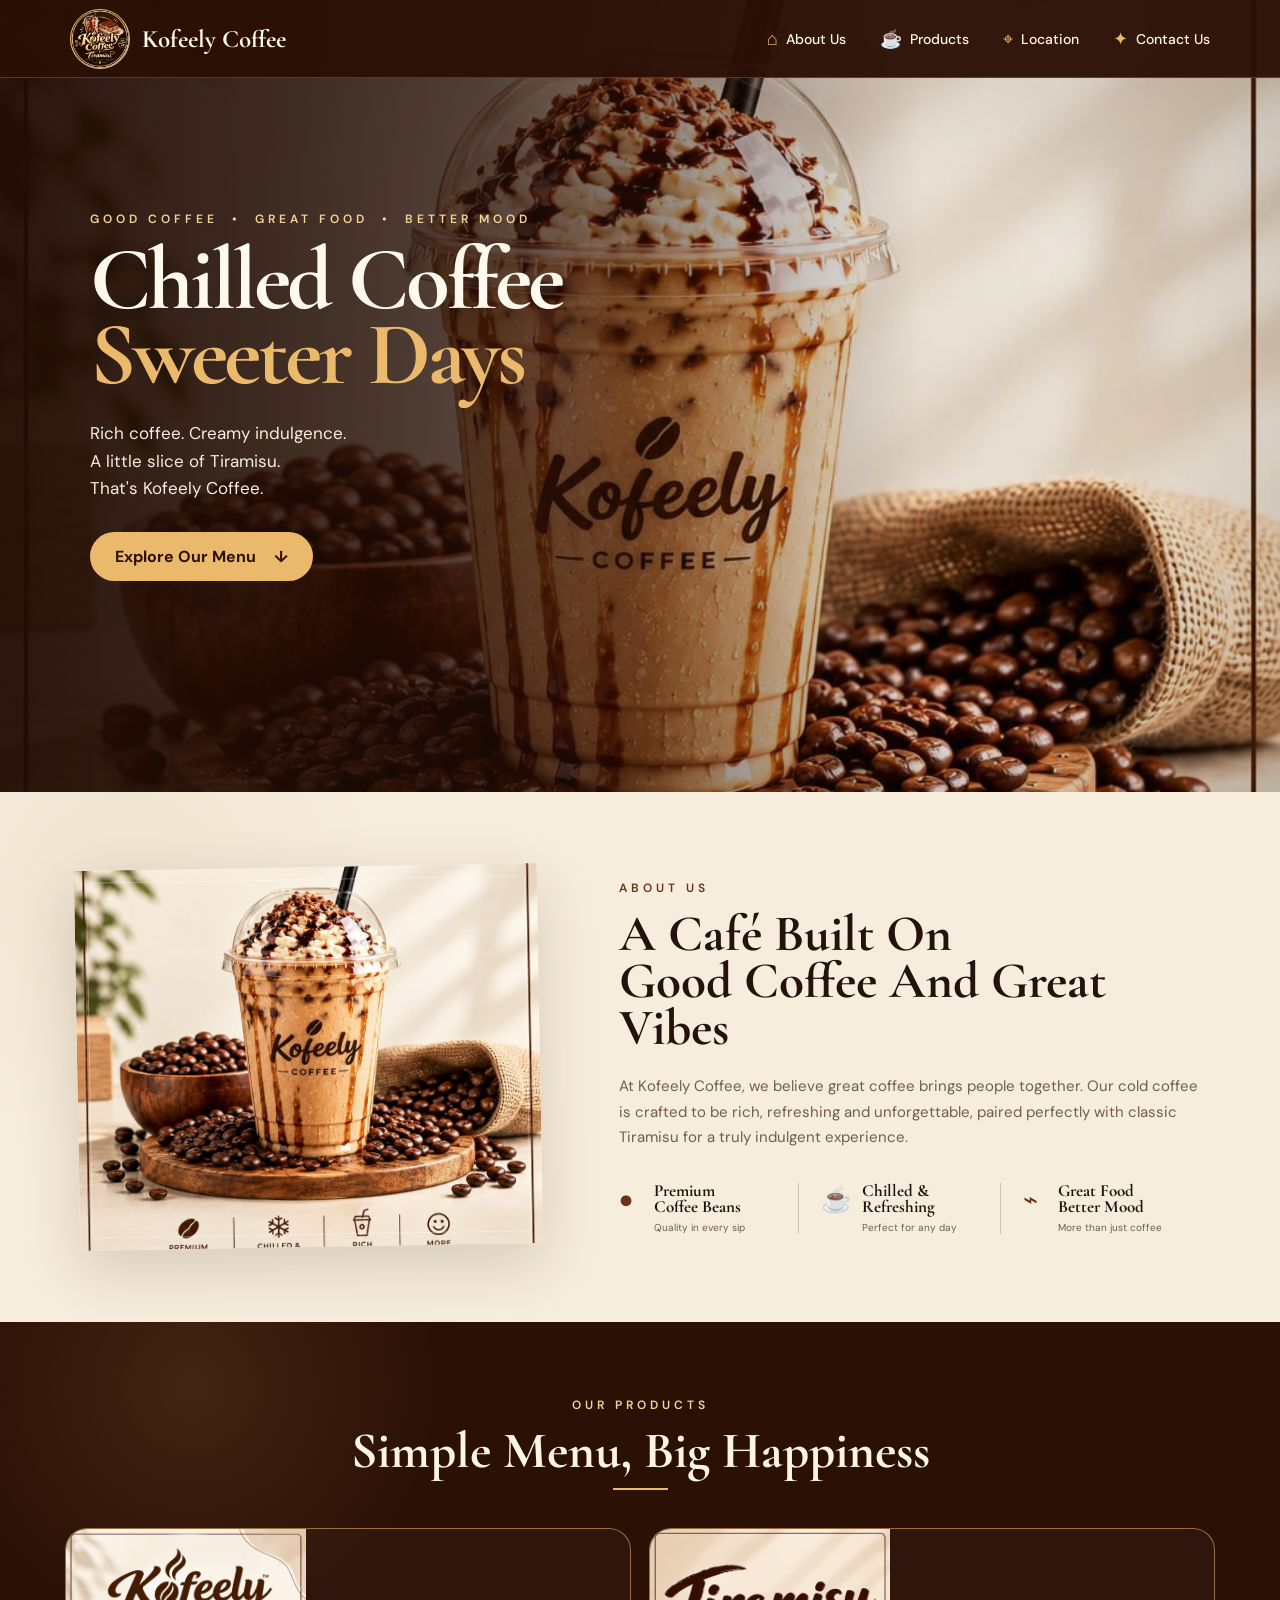
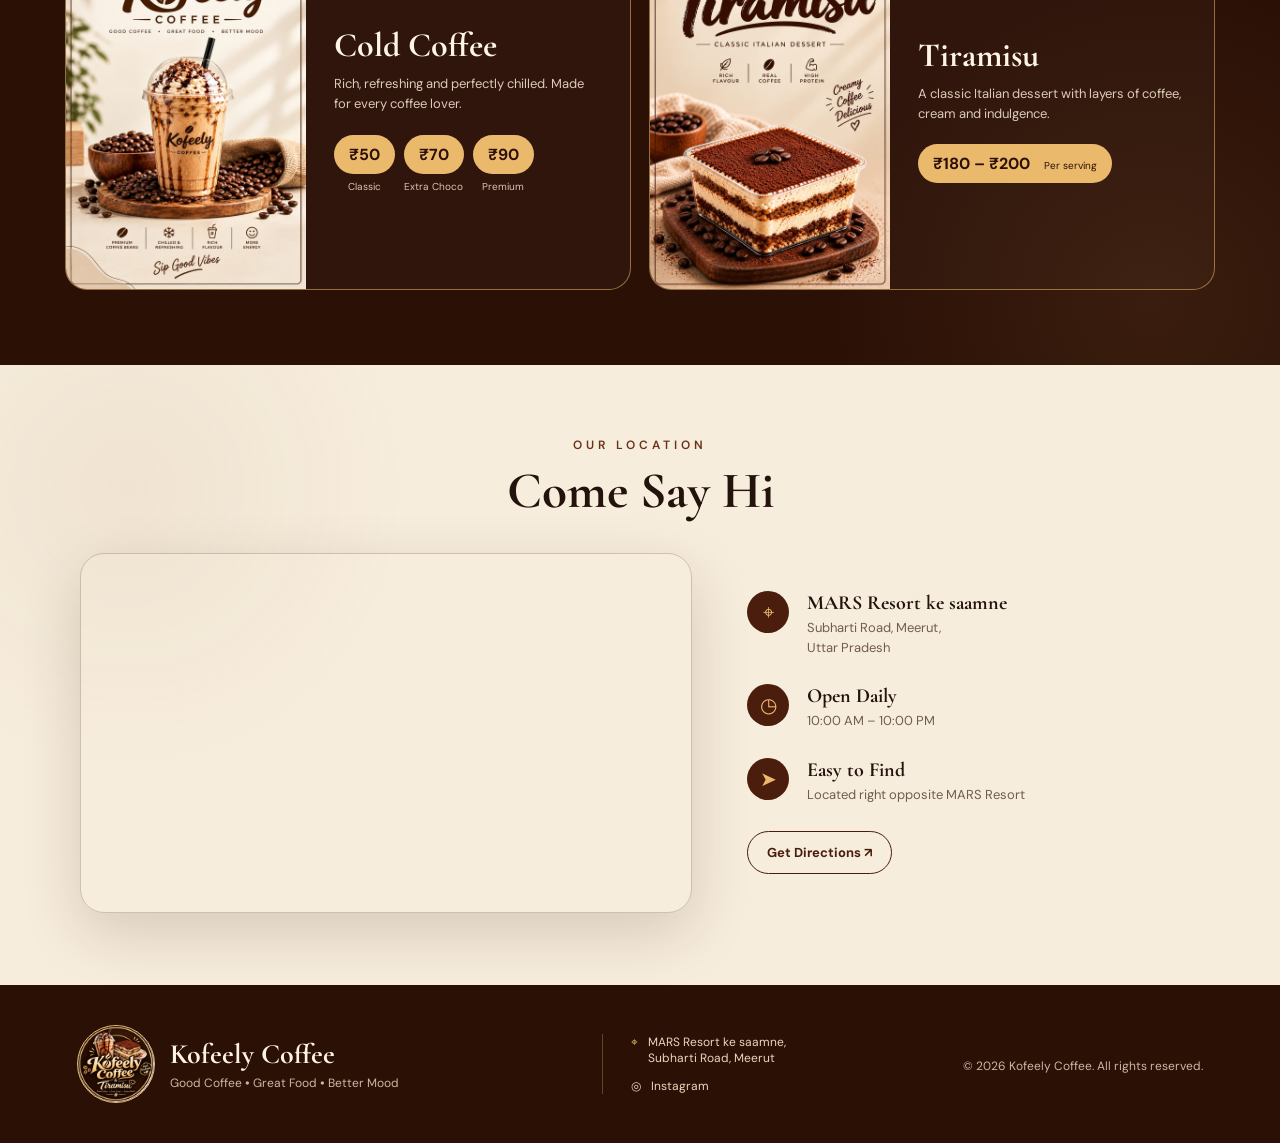
==== index.html @ aa21402e "Add files via upload" ====
<!DOCTYPE html>
<html lang="en">
<head>
  <meta charset="UTF-8" />
  <meta name="viewport" content="width=device-width, initial-scale=1.0" />
  <meta name="description" content="Kofeely Coffee — Good Coffee, Great Food, Better Mood." />
  <title>Kofeely Coffee | Coffee & Tiramisu</title>
  <link rel="preconnect" href="https://fonts.googleapis.com">
  <link rel="preconnect" href="https://fonts.gstatic.com" crossorigin>
  <link href="https://fonts.googleapis.com/css2?family=Cormorant+Garamond:wght@500;600;700&family=DM+Sans:wght@400;500;600;700&family=Pacifico&display=swap" rel="stylesheet">
  <link rel="stylesheet" href="style.css" />
   
</head>

<body>
  <header class="navbar" id="navbar">
    <a class="brand" href="#home" aria-label="Kofeely Coffee home">
      <img src="assets/logo.jpg" alt="Kofeely Coffee logo" />
      <span>Kofeely Coffee</span>
    </a>

    <button class="menu-toggle" id="menuToggle" aria-label="Open navigation" aria-expanded="false">
      <span></span><span></span><span></span>
    </button>

    <nav class="nav-links" id="navLinks">
      <a href="#about"><span>⌂</span> About Us</a>
      <a href="#products"><span>☕</span> Products</a>
      <a href="#location"><span>⌖</span> Location</a>
      <a href="#contact"><span>✦</span> Contact Us</a>
    </nav>
  </header>

  <main>
    <!-- HERO -->
    <section class="hero" id="home">
      <div class="hero-overlay"></div>
      <div class="hero-content reveal">
        <p class="eyebrow">GOOD COFFEE <b>•</b> GREAT FOOD <b>•</b> BETTER MOOD</p>
        <h1>Chilled Coffee<br><em>Sweeter Days</em></h1>
        <p class="hero-copy">
          Rich coffee. Creamy indulgence.<br>
          A little slice of Tiramisu.<br>
          That's Kofeely Coffee.
        </p>
        <a href="#products" class="btn">Explore Our Menu <span>↓</span></a>
      </div>

      <!-- <div class="hero-product reveal">
        <img src="assets/coffee.jpg" alt="Kofeely cold coffee" />
      </div> -->
    </section>

    <!-- ABOUT -->
    <section class="about section-light" id="about">
      <div class="about-image reveal">
        <div class="image-frame">
          <img src="assets/coffee.jpg" alt="Coffee at Kofeely Coffee" />
        </div>
      </div>

      <div class="about-content reveal">
        <p class="eyebrow brown">ABOUT US</p>
        <h2>A Café Built On<br>Good Coffee And Great Vibes</h2>
        <p>
          At Kofeely Coffee, we believe great coffee brings people together.
          Our cold coffee is crafted to be rich, refreshing and unforgettable,
          paired perfectly with classic Tiramisu for a truly indulgent experience.
        </p>

        <div class="feature-row">
          <div class="feature">
            <span class="feature-icon">●</span>
            <div><strong>Premium<br>Coffee Beans</strong><small>Quality in every sip</small></div>
          </div>
          <div class="feature">
            <span class="feature-icon">☕</span>
            <div><strong>Chilled &<br>Refreshing</strong><small>Perfect for any day</small></div>
          </div>
          <div class="feature">
            <span class="feature-icon">⌁</span>
            <div><strong>Great Food<br>Better Mood</strong><small>More than just coffee</small></div>
          </div>
        </div>
      </div>
    </section>

    <!-- PRODUCTS -->
    <section class="products" id="products">
      <div class="section-heading reveal">
        <p class="eyebrow">OUR PRODUCTS</p>
        <h2>Simple Menu, Big Happiness</h2>
        <div class="heading-line"></div>
      </div>

      <div class="product-grid">
        <article class="product-card reveal">
          <div class="product-image">
            <img src="assets/coffee.jpg" alt="Cold coffee" />
          </div>
          <div class="product-info">
            <h3>Cold Coffee</h3>
            <p>Rich, refreshing and perfectly chilled. Made for every coffee lover.</p>
            <div class="price-row">
              <div class="price"><b>₹50</b><span>Classic</span></div>
              <div class="price"><b>₹70</b><span>Extra Choco</span></div>
              <div class="price"><b>₹90</b><span>Premium</span></div>
            </div>
          </div>
        </article>

        <article class="product-card reveal">
          <div class="product-image">
            <img src="assets/tiramisu.jpg" alt="Tiramisu" />
          </div>
          <div class="product-info">
            <h3>Tiramisu</h3>
            <p>A classic Italian dessert with layers of coffee, cream and indulgence.</p>
            <div class="tiramisu-price">₹180 – ₹200 <span>Per serving</span></div>
          </div>
        </article>
      </div>
    </section>

    <!-- LOCATION -->
    <section class="location section-light" id="location">
      <div class="section-heading reveal">
        <p class="eyebrow brown">OUR LOCATION</p>
        <h2>Come Say Hi</h2>
      </div>

      <div class="location-grid">
        <div class="map-card reveal">
          <iframe
            title="Kofeely Coffee location"
            src="https://www.google.com/maps?q=MARS%20Resort%20Subharti%20Road%20Meerut%20Uttar%20Pradesh&output=embed"
            loading="lazy"
            referrerpolicy="no-referrer-when-downgrade">
          </iframe>
        </div>

        <div class="location-details reveal">
          <div class="detail">
            <span class="detail-icon">⌖</span>
            <div>
              <strong>MARS Resort ke saamne</strong>
              <p>Subharti Road, Meerut,<br>Uttar Pradesh</p>
            </div>
          </div>

          <div class="detail">
            <span class="detail-icon">◷</span>
            <div>
              <strong>Open Daily</strong>
              <p>10:00 AM – 10:00 PM</p>
            </div>
          </div>

          <div class="detail">
            <span class="detail-icon">➤</span>
            <div>
              <strong>Easy to Find</strong>
              <p>Located right opposite MARS Resort</p>
            </div>
          </div>

          <a
            class="directions"
            href="https://www.google.com/maps/search/?api=1&query=MARS+Resort+Subharti+Road+Meerut+Uttar+Pradesh"
            target="_blank"
            rel="noopener">
            Get Directions ↗
          </a>
        </div>
      </div>
    </section>

    <!-- CONTACT / FOOTER — no message form -->
    <footer class="footer" id="contact">
      <div class="footer-brand">
        <img src="assets/logo.jpg" alt="Kofeely Coffee logo">
        <div>
          <h2>Kofeely Coffee</h2>
          <p>Good Coffee <b>•</b> Great Food <b>•</b> Better Mood</p>
        </div>
      </div>

      <div class="footer-contact">
        <a href="#location">⌖ <span>MARS Resort ke saamne,<br>Subharti Road, Meerut</span></a>
        <a href="https://www.instagram.com/kofeelycoffee?utm_source=qr&stkn=aDE1amxqNmVyMXZo" target="_blank" rel="noopener">◎ <span>Instagram</span></a>
      </div>

      <p class="copyright">© <span id="year"></span> Kofeely Coffee. All rights reserved.</p>
    </footer>
  </main>

  <script src="script.js"></script>
</body>
</html>
---- style.css ----
:root {
  --espresso: #2b1006;
  --brown: #4a1d0d;
  --brown-2: #6a3218;
  --coffee: #8b4a24;
  --gold: #eab96c;
  --cream: #f7eddd;
  --cream-2: #fff8ed;
  --text: #24130d;
  --muted: #725c4f;
  --border: rgba(76, 35, 18, .22);
  --shadow: 0 20px 60px rgba(50, 22, 8, .16);
  --serif: "Cormorant Garamond", Georgia, serif;
  --sans: "DM Sans", Arial, sans-serif;
  --script: "Pacifico", cursive;
}

* {
  margin: 0;
  padding: 0;
  box-sizing: border-box;
}

html {
  scroll-behavior: smooth;
  scroll-padding-top: 78px;
}

body {
  background: var(--cream);
  color: var(--text);
  font-family: var(--sans);
  overflow-x: hidden;
}

img {
  display: block;
  max-width: 100%;
}

a {
  color: inherit;
  text-decoration: none;
}

section {
  position: relative;
}

.navbar {
  position: fixed;
  z-index: 1000;
  top: 0;
  left: 0;
  width: 100%;
  height: 78px;
  padding: 0 5.5%;
  display: flex;
  align-items: center;
  justify-content: space-between;
  background: rgba(43, 16, 6, .96);
  border-bottom: 1px solid rgba(234, 185, 108, .25);
  transition: .3s ease;
}

.navbar.scrolled {
  height: 68px;
  box-shadow: 0 8px 30px rgba(0,0,0,.18);
}

.brand {
  display: flex;
  align-items: center;
  gap: 12px;
  color: #fff7e8;
  font-family: var(--serif);
  font-size: 25px;
  font-weight: 700;
}

.brand img {
  width: 60px;
  height: 60px;
  object-fit: cover;
  border-radius: 50%;
  border: 1px solid var(--gold);
}

.nav-links {
  display: flex;
  align-items: center;
  gap: 34px;
}

.nav-links a {
  position: relative;
  color: #fff7e8;
  font-size: 14px;
  font-weight: 500;
  display: flex;
  align-items: center;
  gap: 8px;
  padding: 8px 0;
}

.nav-links a span {
  color: var(--gold);
  font-size: 18px;
}

.nav-links a::after {
  content: "";
  position: absolute;
  left: 0;
  bottom: 0;
  width: 0;
  height: 1px;
  background: var(--gold);
  transition: .25s ease;
}

.nav-links a:hover::after,
.nav-links a.active::after {
  width: 100%;
}

.menu-toggle {
  display: none;
  background: none;
  border: 0;
  cursor: pointer;
}

.menu-toggle span {
  display: block;
  width: 25px;
  height: 2px;
  margin: 5px;
  background: white;
}

/* HERO */

.hero {
  min-height: 720px;
  height: 88vh;
  position: relative;
  display: flex;
  align-items: center;
  overflow: hidden;
  background:
    linear-gradient(90deg, rgba(35,13,5,.93) 0%, rgba(35,13,5,.72) 38%, rgba(35,13,5,.08) 72%),
    url("assets/coffee.jpg") center 56% / cover;
}

.hero-overlay {
  position: absolute;
  inset: 0;
  background: radial-gradient(circle at 70% 50%, transparent 0 22%, rgba(23,8,2,.26) 70%);
}

.hero-content {
  position: relative;
  z-index: 2;
  width: 52%;
  margin-left: 7%;
  color: #fff8ed;
}

.eyebrow {
  letter-spacing: 4px;
  font-size: 12px;
  font-weight: 600;
  margin-bottom: 15px;
  color: #f3d49c;
}

.eyebrow b {
  margin: 0 7px;
}

.hero h1 {
  font-family: var(--serif);
  font-size: clamp(60px, 7vw, 104px);
  line-height: .84;
  letter-spacing: -3px;
  margin-bottom: 28px;
}

.hero h1 em {
  color: var(--gold);
  font-style: normal;
}

.hero-copy {
  font-size: 17px;
  line-height: 1.6;
  color: #f8eede;
  margin-bottom: 30px;
}

.btn {
  display: inline-flex;
  align-items: center;
  gap: 18px;
  padding: 14px 25px;
  border-radius: 999px;
  background: var(--gold);
  color: var(--espresso);
  font-weight: 700;
  transition: .25s ease;
}

.btn:hover {
  transform: translateY(-3px);
  box-shadow: 0 12px 28px rgba(234,185,108,.25);
}

.hero-product {
  position: absolute;
  z-index: 1;
  right: -8%;
  bottom: -15%;
  width: min(54vw, 760px);
  height: 95%;
  overflow: hidden;
  pointer-events: none;
}

.hero-product img {
  width: 100%;
  height: 100%;
  object-fit: cover;
  object-position: 50% 60%;
  mix-blend-mode: normal;
  filter: saturate(1.05);
  mask-image: linear-gradient(to right, transparent 0%, black 18%);
}

/* COMMON */

.section-light {
  background:
    radial-gradient(circle at 10% 20%, rgba(155,111,63,.08), transparent 22%),
    var(--cream);
}

.about {
  min-height: 470px;
  padding: 75px 6%;
  display: grid;
  grid-template-columns: .95fr 1.2fr;
  gap: 7%;
  align-items: center;
}

.about-image {
  position: relative;
}

.image-frame {
  position: relative;
  overflow: hidden;
  border-radius: 2px 2px 2px 2px;
  box-shadow: var(--shadow);
  transform: rotate(-1deg);
}

.image-frame::after {
  content: "";
  position: absolute;
  inset: 12px;
  border: 1px solid rgba(255,255,255,.3);
  pointer-events: none;
}

.image-frame img {
  width: 100%;
  height: 380px;
  object-fit: cover;
  object-position: 50% 72%;
}

.about-content h2,
.section-heading h2 {
  font-family: var(--serif);
  font-size: clamp(42px, 4vw, 60px);
  line-height: .92;
  margin-bottom: 22px;
}

.about-content > p:not(.eyebrow) {
  max-width: 650px;
  color: var(--muted);
  line-height: 1.7;
  font-size: 15px;
}

.brown {
  color: var(--brown-2);
}

.feature-row {
  display: grid;
  grid-template-columns: repeat(3, 1fr);
  gap: 22px;
  margin-top: 32px;
}

.feature {
  display: flex;
  gap: 10px;
  border-right: 1px solid var(--border);
}

.feature:last-child {
  border-right: 0;
}

.feature-icon {
  color: var(--brown-2);
  font-size: 25px;
  min-width: 25px;
}

.feature strong {
  display: block;
  font-family: var(--serif);
  font-size: 17px;
  line-height: .95;
}

.feature small {
  display: block;
  margin-top: 6px;
  color: var(--muted);
  font-size: 10px;
}

/* PRODUCTS */

.products {
  padding: 75px 5%;
  background:
    radial-gradient(circle at 15% 10%, rgba(234,185,108,.12), transparent 20%),
    radial-gradient(circle at 90% 90%, rgba(234,185,108,.08), transparent 25%),
    var(--espresso);
  color: #fff5e7;
}

.section-heading {
  text-align: center;
  margin-bottom: 38px;
}

.section-heading h2 {
  margin-bottom: 13px;
}

.heading-line {
  width: 55px;
  height: 2px;
  margin: auto;
  background: var(--gold);
}

.product-grid {
  max-width: 1150px;
  margin: auto;
  display: grid;
  grid-template-columns: 1fr 1fr;
  gap: 18px;
}

.product-card {
  min-height: 310px;
  display: grid;
  grid-template-columns: .85fr 1.15fr;
  align-items: center;
  overflow: hidden;
  border: 1px solid rgba(234,185,108,.55);
  border-radius: 22px;
  background: rgba(255,255,255,.025);
}

.product-image {
  height: 100%;
  overflow: hidden;
}

.product-image img {
  width: 100%;
  height: 100%;
  object-fit: cover;
  object-position: center;
  transition: .5s ease;
}

.product-card:hover .product-image img {
  transform: scale(1.04);
}

.product-info {
  padding: 30px 28px;
}

.product-info h3 {
  font-family: var(--serif);
  font-size: 34px;
  margin-bottom: 8px;
}

.product-info p {
  color: #dccbb8;
  font-size: 13px;
  line-height: 1.55;
  margin-bottom: 20px;
}

.price-row {
  display: flex;
  gap: 9px;
}

.price {
  text-align: center;
}

.price b,
.tiramisu-price {
  display: block;
  padding: 9px 15px;
  border-radius: 99px;
  background: var(--gold);
  color: var(--espresso);
  font-weight: 700;
}

.price span {
  display: block;
  margin-top: 6px;
  color: #d8c6b1;
  font-size: 10px;
}

.tiramisu-price {
  width: max-content;
}

.tiramisu-price span {
  margin-left: 10px;
  font-size: 10px;
  font-weight: 400;
}

/* LOCATION */

.location {
  padding: 72px 6%;
}

.location-grid {
  max-width: 1120px;
  margin: 0 auto;
  display: grid;
  grid-template-columns: 1.15fr .85fr;
  gap: 55px;
  align-items: center;
}

.map-card {
  height: 360px;
  overflow: hidden;
  border-radius: 24px;
  border: 1px solid var(--border);
  box-shadow: var(--shadow);
}

.map-card iframe {
  width: 100%;
  height: 100%;
  border: 0;
  filter: sepia(.12) saturate(.75);
}

.location-details {
  display: grid;
  gap: 27px;
}

.detail {
  display: flex;
  gap: 18px;
  align-items: flex-start;
}

.detail-icon {
  display: grid;
  place-items: center;
  width: 42px;
  height: 42px;
  flex: 0 0 42px;
  border-radius: 50%;
  background: var(--brown);
  color: var(--gold);
  font-size: 20px;
}

.detail strong {
  font-family: var(--serif);
  font-size: 20px;
}

.detail p {
  margin-top: 3px;
  color: var(--muted);
  line-height: 1.5;
  font-size: 13px;
}

.directions {
  display: inline-block;
  width: max-content;
  padding: 12px 19px;
  border: 1px solid var(--brown);
  border-radius: 999px;
  color: var(--brown);
  font-weight: 700;
  font-size: 13px;
  transition: .2s ease;
}

.directions:hover {
  background: var(--brown);
  color: white;
}

/* FOOTER */

.footer {
  padding: 40px 6%;
  background: var(--espresso);
  color: #fff2de;
  display: grid;
  grid-template-columns: 1.5fr 1fr auto;
  gap: 35px;
  align-items: center;
}

.footer-brand {
  display: flex;
  align-items: center;
  gap: 15px;
}

.footer-brand img {
  width: 78px;
  height: 78px;
  border-radius: 50%;
  border: 1px solid var(--gold);
}

.footer h2 {
  font-family: var(--serif);
  font-size: 28px;
}

.footer p {
  color: #cbb8a2;
  font-size: 12px;
  margin-top: 4px;
}

.footer-contact {
  display: flex;
  flex-direction: column;
  gap: 12px;
  border-left: 1px solid rgba(234,185,108,.3);
  padding-left: 28px;
}

.footer-contact a {
  display: flex;
  gap: 10px;
  color: #ead6ba;
  font-size: 12px;
}

.footer-contact a:first-child {
  color: var(--gold);
}

.footer-contact a span {
  color: #ead6ba;
}

.copyright {
  text-align: right;
  white-space: nowrap;
}

/* REVEAL */

.reveal {
  opacity: 0;
  transform: translateY(28px);
  transition: opacity .7s ease, transform .7s ease;
}

.reveal.visible {
  opacity: 1;
  transform: translateY(0);
}

/* MOBILE */

@media (max-width: 900px) {
  .navbar {
    padding: 0 5%;
  }

  .brand {
    font-size: 21px;
  }

  .brand img {
    width: 52px;
    height: 52px;
  }

  .menu-toggle {
    display: block;
  }

  .nav-links {
    position: absolute;
    top: 78px;
    left: 0;
    width: 100%;
    padding: 20px 6%;
    display: none;
    flex-direction: column;
    align-items: stretch;
    gap: 5px;
    background: var(--espresso);
    border-top: 1px solid rgba(234,185,108,.15);
  }

  .nav-links.open {
    display: flex;
  }

  .nav-links a {
    padding: 13px 0;
  }

  .hero {
    min-height: 720px;
    height: auto;
    padding: 145px 6% 80px;
    align-items: flex-start;
  }

  .hero-content {
    width: 100%;
    margin: 0;
  }

  .hero h1 {
    font-size: clamp(58px, 15vw, 86px);
  }

  .hero-product {
    opacity: .34;
    width: 85vw;
    height: 55%;
    right: -20%;
    bottom: -4%;
  }

  .about {
    grid-template-columns: 1fr;
    padding: 60px 6%;
  }

  .feature-row {
    grid-template-columns: 1fr;
  }

  .feature {
    border-right: 0;
    border-bottom: 1px solid var(--border);
    padding-bottom: 14px;
  }

  .feature:last-child {
    border-bottom: 0;
  }

  .product-grid,
  .location-grid {
    grid-template-columns: 1fr;
  }

  .product-card {
    grid-template-columns: 1fr;
  }

  .product-image {
    height: 260px;
  }

  .location-grid {
    gap: 30px;
  }

  .footer {
    grid-template-columns: 1fr;
  }

  .footer-contact {
    border-left: 0;
    border-top: 1px solid rgba(234,185,108,.3);
    padding: 22px 0 0;
  }

  .copyright {
    text-align: left;
  }
}

@media (max-width: 520px) {
  .hero {
    min-height: 680px;
  }

  .hero h1 {
    letter-spacing: -2px;
  }

  .product-info {
    padding: 25px 20px;
  }

  .price-row {
    flex-wrap: wrap;
  }

  .map-card {
    height: 300px;
  }

  .footer-brand {
    align-items: flex-start;
  }
}

@media (prefers-reduced-motion: reduce) {
  html {
    scroll-behavior: auto;
  }

  .reveal {
    opacity: 1;
    transform: none;
    transition: none;
  }
}
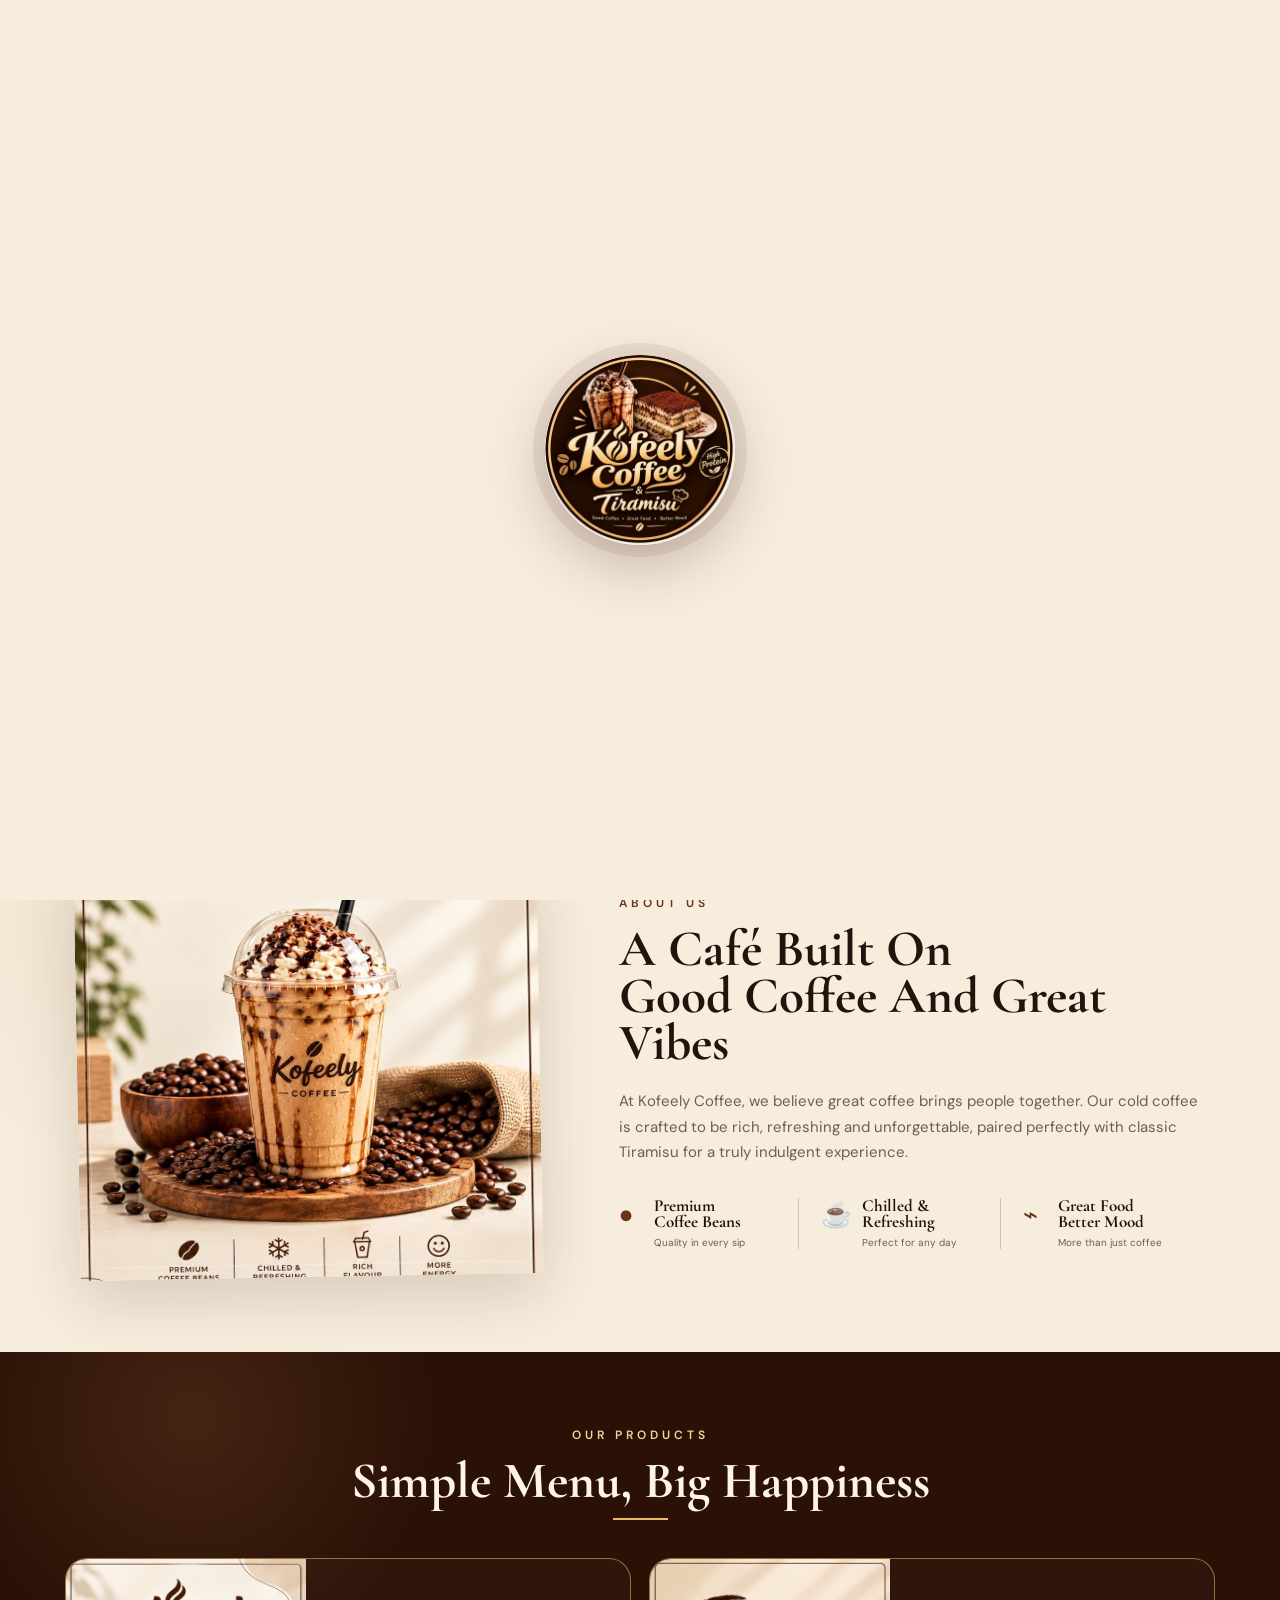
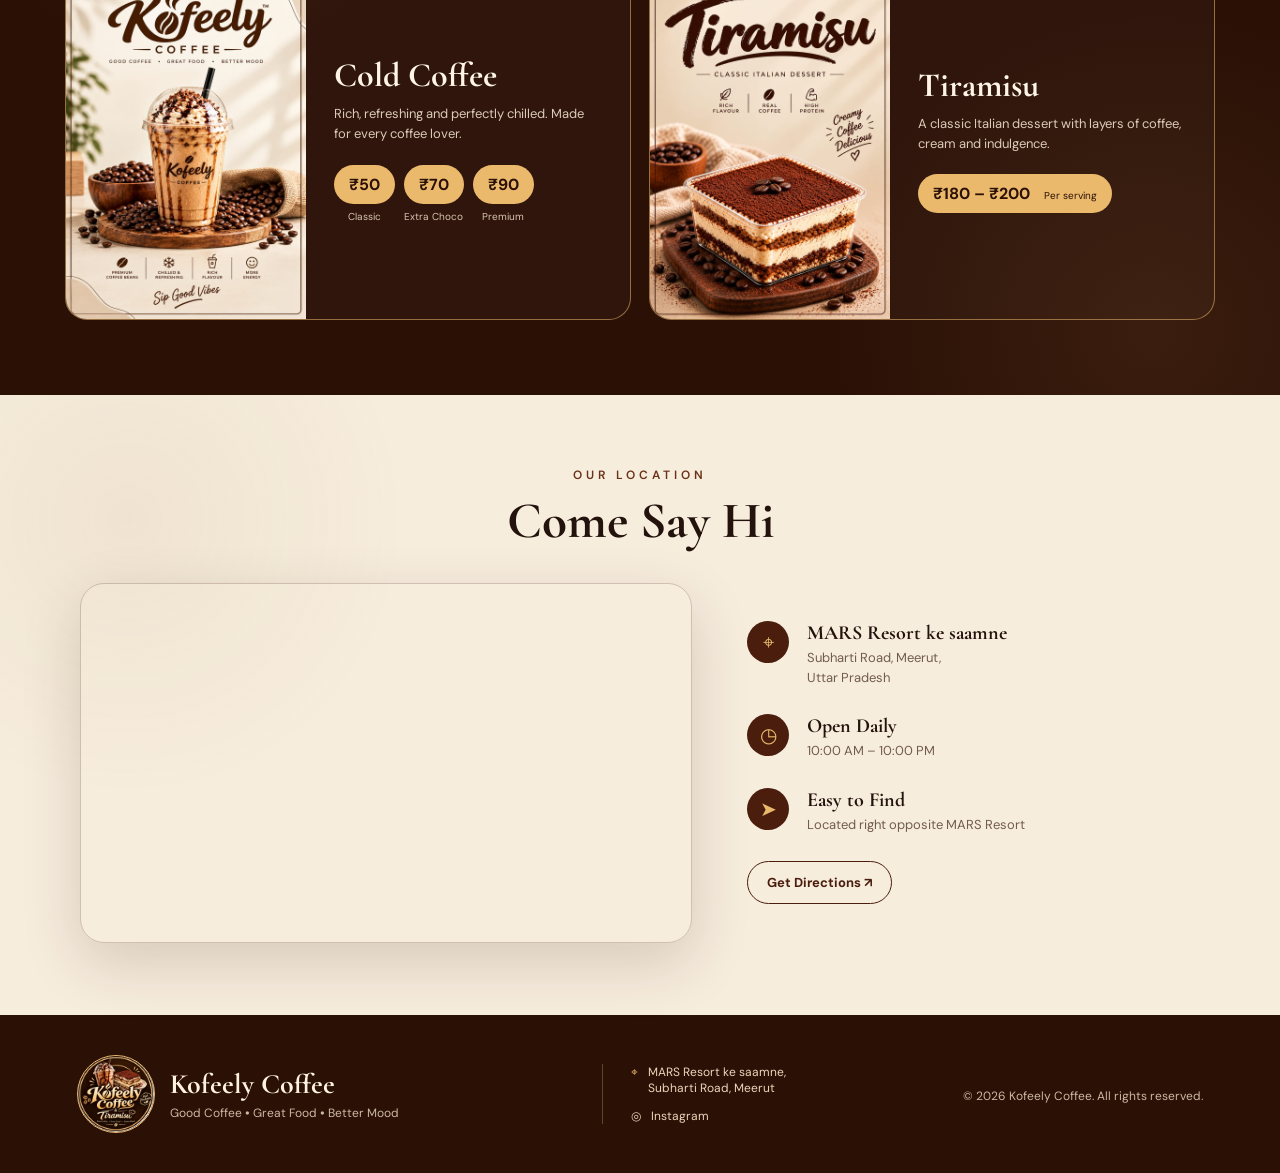
==== commit 5a4ee54f: "Add files via upload" ====
--- a/index.html
+++ b/index.html
@@ -10,9 +10,23 @@
   <link href="https://fonts.googleapis.com/css2?family=Cormorant+Garamond:wght@500;600;700&family=DM+Sans:wght@400;500;600;700&family=Pacifico&display=swap" rel="stylesheet">
   <link rel="stylesheet" href="style.css" />
    
+
+  <style>
+    #splash-screen{position:fixed;inset:0;z-index:99999;display:flex;align-items:center;justify-content:center;background:#f7eddd;opacity:1;visibility:visible;transition:opacity .6s ease,visibility .6s ease}
+    #splash-screen img{width:190px;height:190px;object-fit:cover;border-radius:50%;box-shadow:0 0 0 12px rgba(74,29,13,.08),0 20px 60px rgba(43,16,6,.25);animation:kofeelySplashLogo 1.4s ease forwards}
+    #splash-screen.hide{opacity:0;visibility:hidden;pointer-events:none}
+    @keyframes kofeelySplashLogo{0%{opacity:0;transform:scale(.75)}60%{opacity:1;transform:scale(1.05)}100%{opacity:1;transform:scale(1)}}
+    @media(max-width:600px){#splash-screen img{width:155px;height:155px}}
+    @media(prefers-reduced-motion:reduce){#splash-screen img{animation:none}#splash-screen{transition:none}}
+  </style>
 </head>
 
 <body>
+  <!-- SPLASH SCREEN -->
+  <div id="splash-screen" aria-label="Kofeely Coffee loading">
+    <img src="assets/logo.jpg" alt="Kofeely Coffee">
+  </div>
+
   <header class="navbar" id="navbar">
     <a class="brand" href="#home" aria-label="Kofeely Coffee home">
       <img src="assets/logo.jpg" alt="Kofeely Coffee logo" />
@@ -194,6 +208,13 @@
     </footer>
   </main>
 
+
+  <script>
+    window.addEventListener("load", () => {
+      const splashScreen = document.getElementById("splash-screen");
+      setTimeout(() => splashScreen.classList.add("hide"), 3000);
+    });
+  </script>
   <script src="script.js"></script>
 </body>
 </html>
--- a/style.css
+++ b/style.css
@@ -276,7 +276,7 @@
 
 .image-frame img {
   width: 100%;
-  height: 380px;
+  height: 410px;
   object-fit: cover;
   object-position: 50% 72%;
 }
@@ -765,4 +765,51 @@
     transform: none;
     transition: none;
   }
+}
+@media (max-width: 600px) {
+
+    .product-card {
+        display: block;
+        border-radius: 18px;
+    }
+
+    .product-image {
+        height: 320px;
+    }
+
+    .product-image img {
+        height: 100%;
+        width: 100%;
+        object-fit: cover;
+    }
+
+    .product-card:first-child .product-image img {
+        object-position: center 70%;
+    }
+
+    .product-card:nth-child(2) .product-image img {
+        object-position: center 82%;
+    }
+
+    .product-info {
+        padding: 24px 20px;
+    }
+
+    .product-info h3 {
+        font-size: 32px;
+    }
+
+    .product-info p {
+        font-size: 14px;
+    }
+
+    .price-row {
+        justify-content: flex-start;
+        gap: 8px;
+    }
+}
+.product-image img {
+    width: 100%;
+    height: 100%;
+    object-fit: contain;
 }
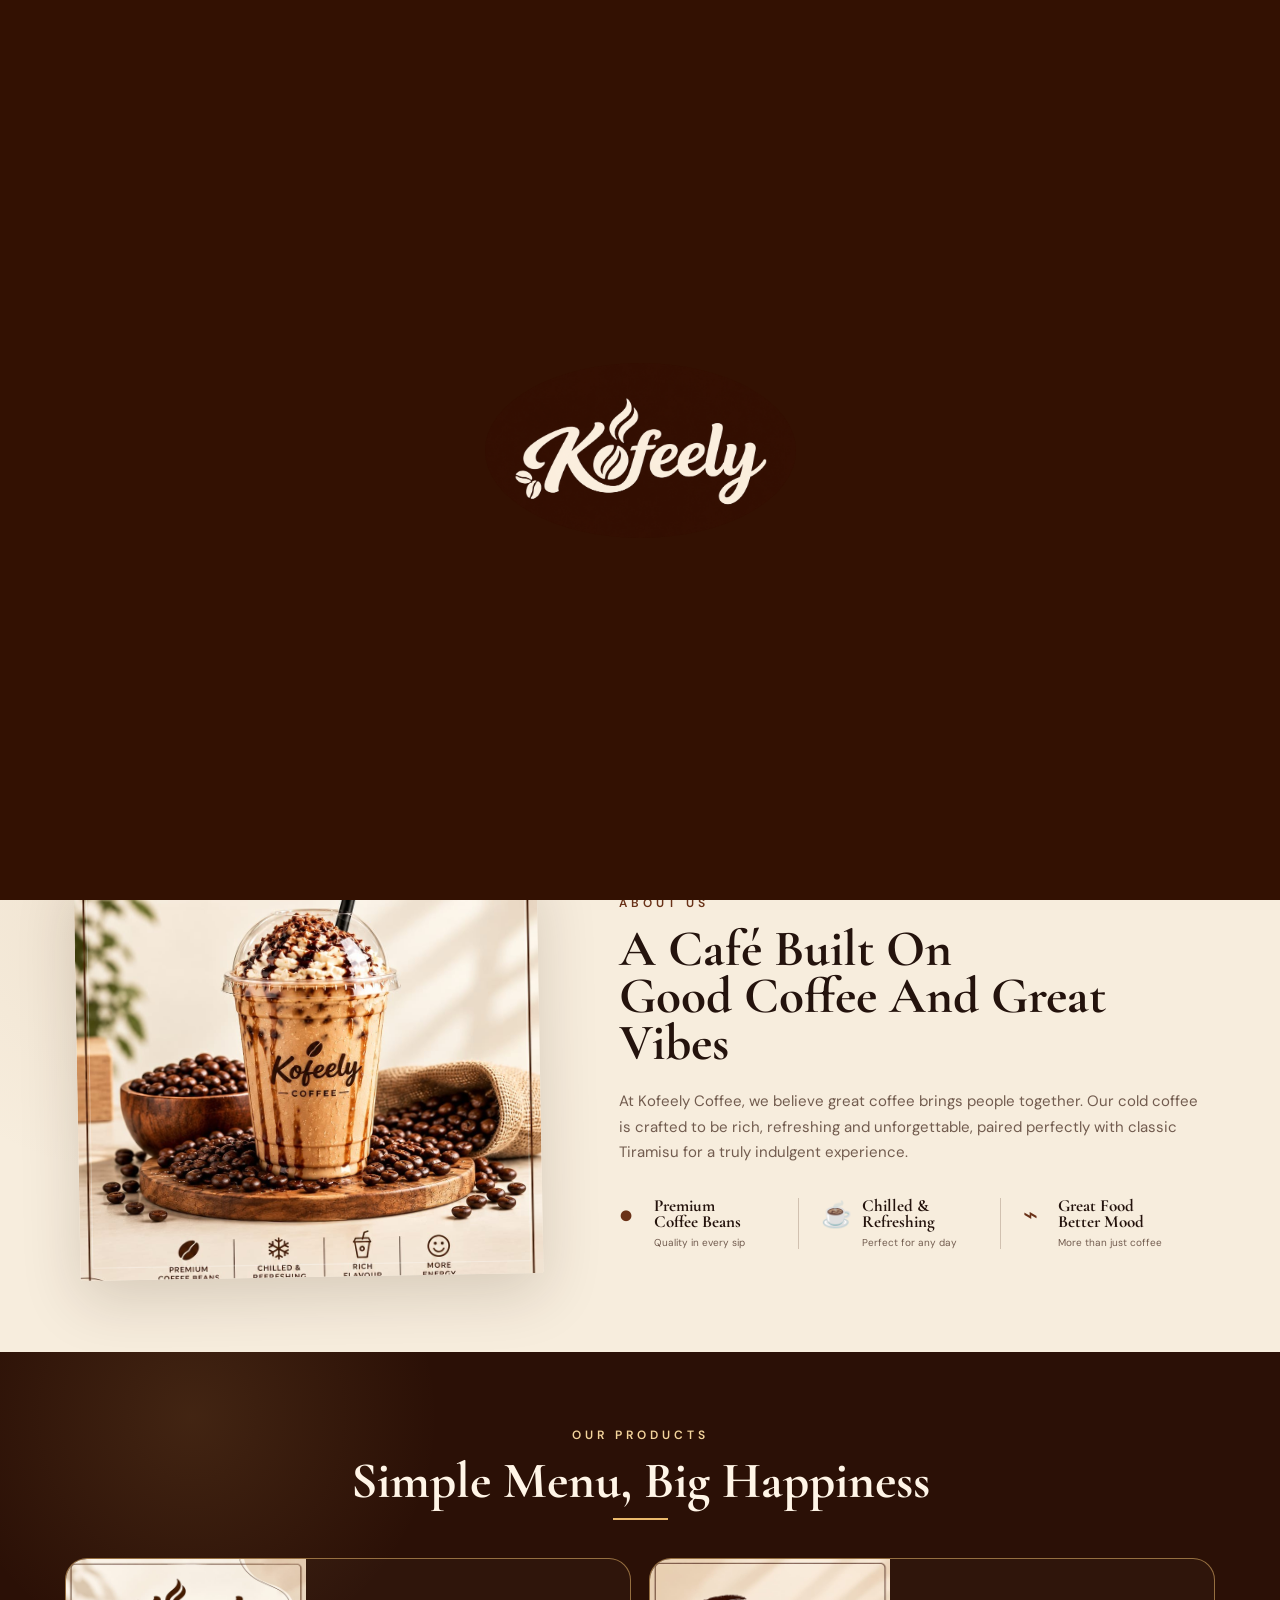
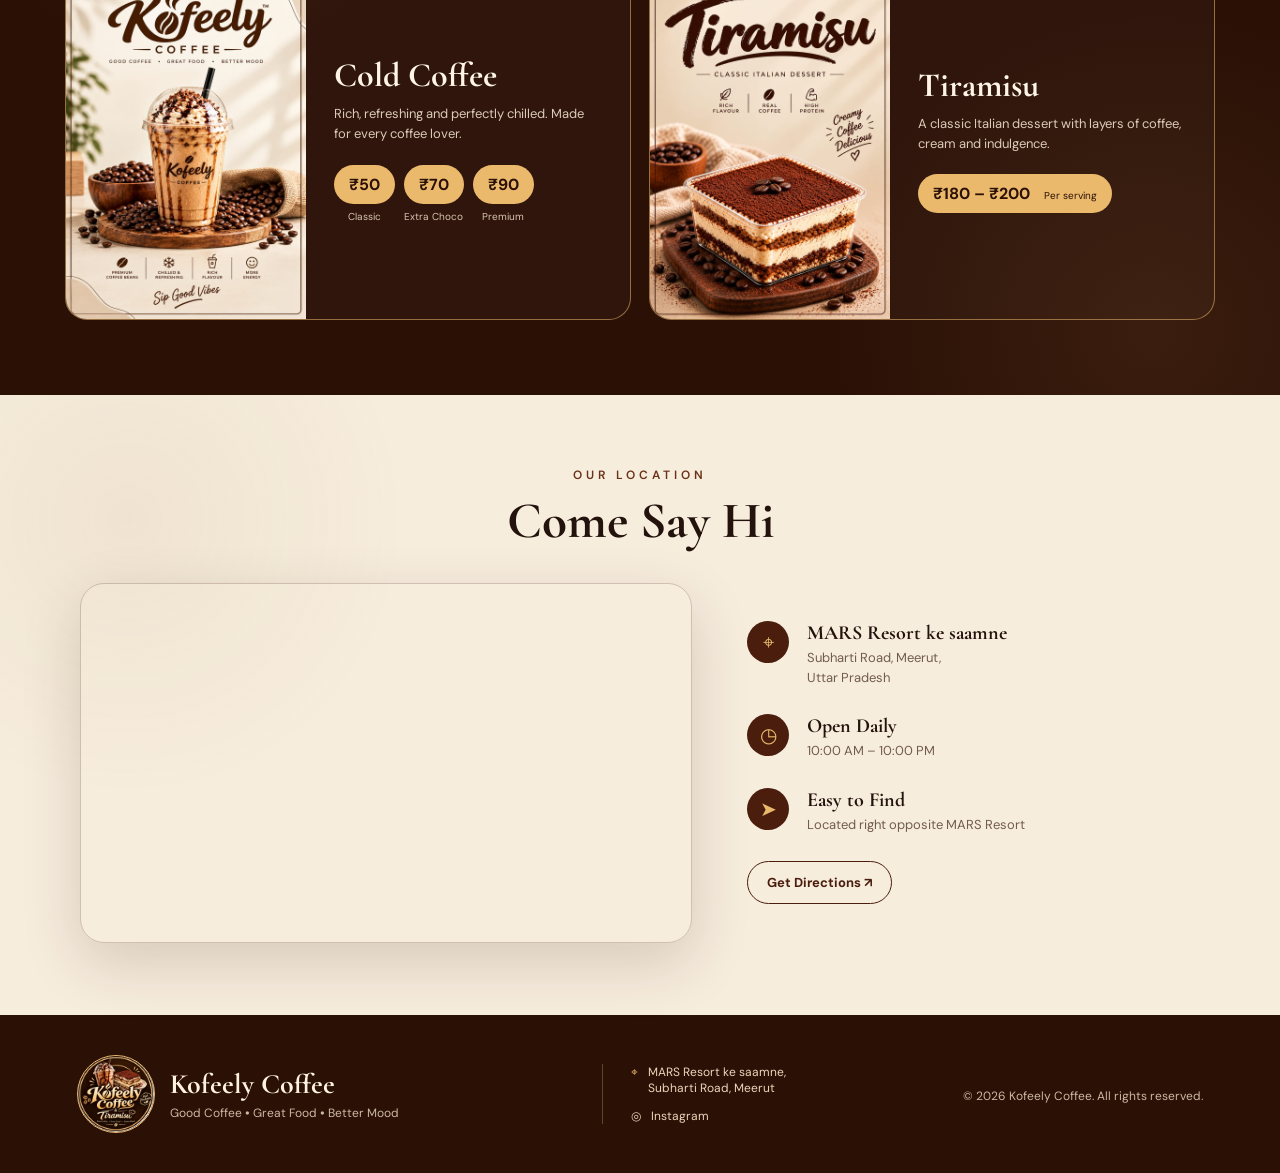
==== commit ec776093: "Add files via upload" ====
--- a/index.html
+++ b/index.html
@@ -12,8 +12,8 @@
    
 
   <style>
-    #splash-screen{position:fixed;inset:0;z-index:99999;display:flex;align-items:center;justify-content:center;background:#f7eddd;opacity:1;visibility:visible;transition:opacity .6s ease,visibility .6s ease}
-    #splash-screen img{width:190px;height:190px;object-fit:cover;border-radius:50%;box-shadow:0 0 0 12px rgba(74,29,13,.08),0 20px 60px rgba(43,16,6,.25);animation:kofeelySplashLogo 1.4s ease forwards}
+    #splash-screen{position:fixed;inset:0;z-index:99999;display:flex;align-items:center;justify-content:center;background:#331102;opacity:1;visibility:visible;transition:opacity .6s ease,visibility .6s ease}
+    #splash-screen img{width:auto;height:175px;object-fit:cover;border-radius:50%;animation:kofeelySplashLogo 1.4s ease forwards}
     #splash-screen.hide{opacity:0;visibility:hidden;pointer-events:none}
     @keyframes kofeelySplashLogo{0%{opacity:0;transform:scale(.75)}60%{opacity:1;transform:scale(1.05)}100%{opacity:1;transform:scale(1)}}
     @media(max-width:600px){#splash-screen img{width:155px;height:155px}}
@@ -24,7 +24,7 @@
 <body>
   <!-- SPLASH SCREEN -->
   <div id="splash-screen" aria-label="Kofeely Coffee loading">
-    <img src="assets/logo.jpg" alt="Kofeely Coffee">
+    <img src="assets/Kofeely Coffee Logo on Deep Brown.png" alt="Kofeely Coffee">
   </div>
 
   <header class="navbar" id="navbar">
